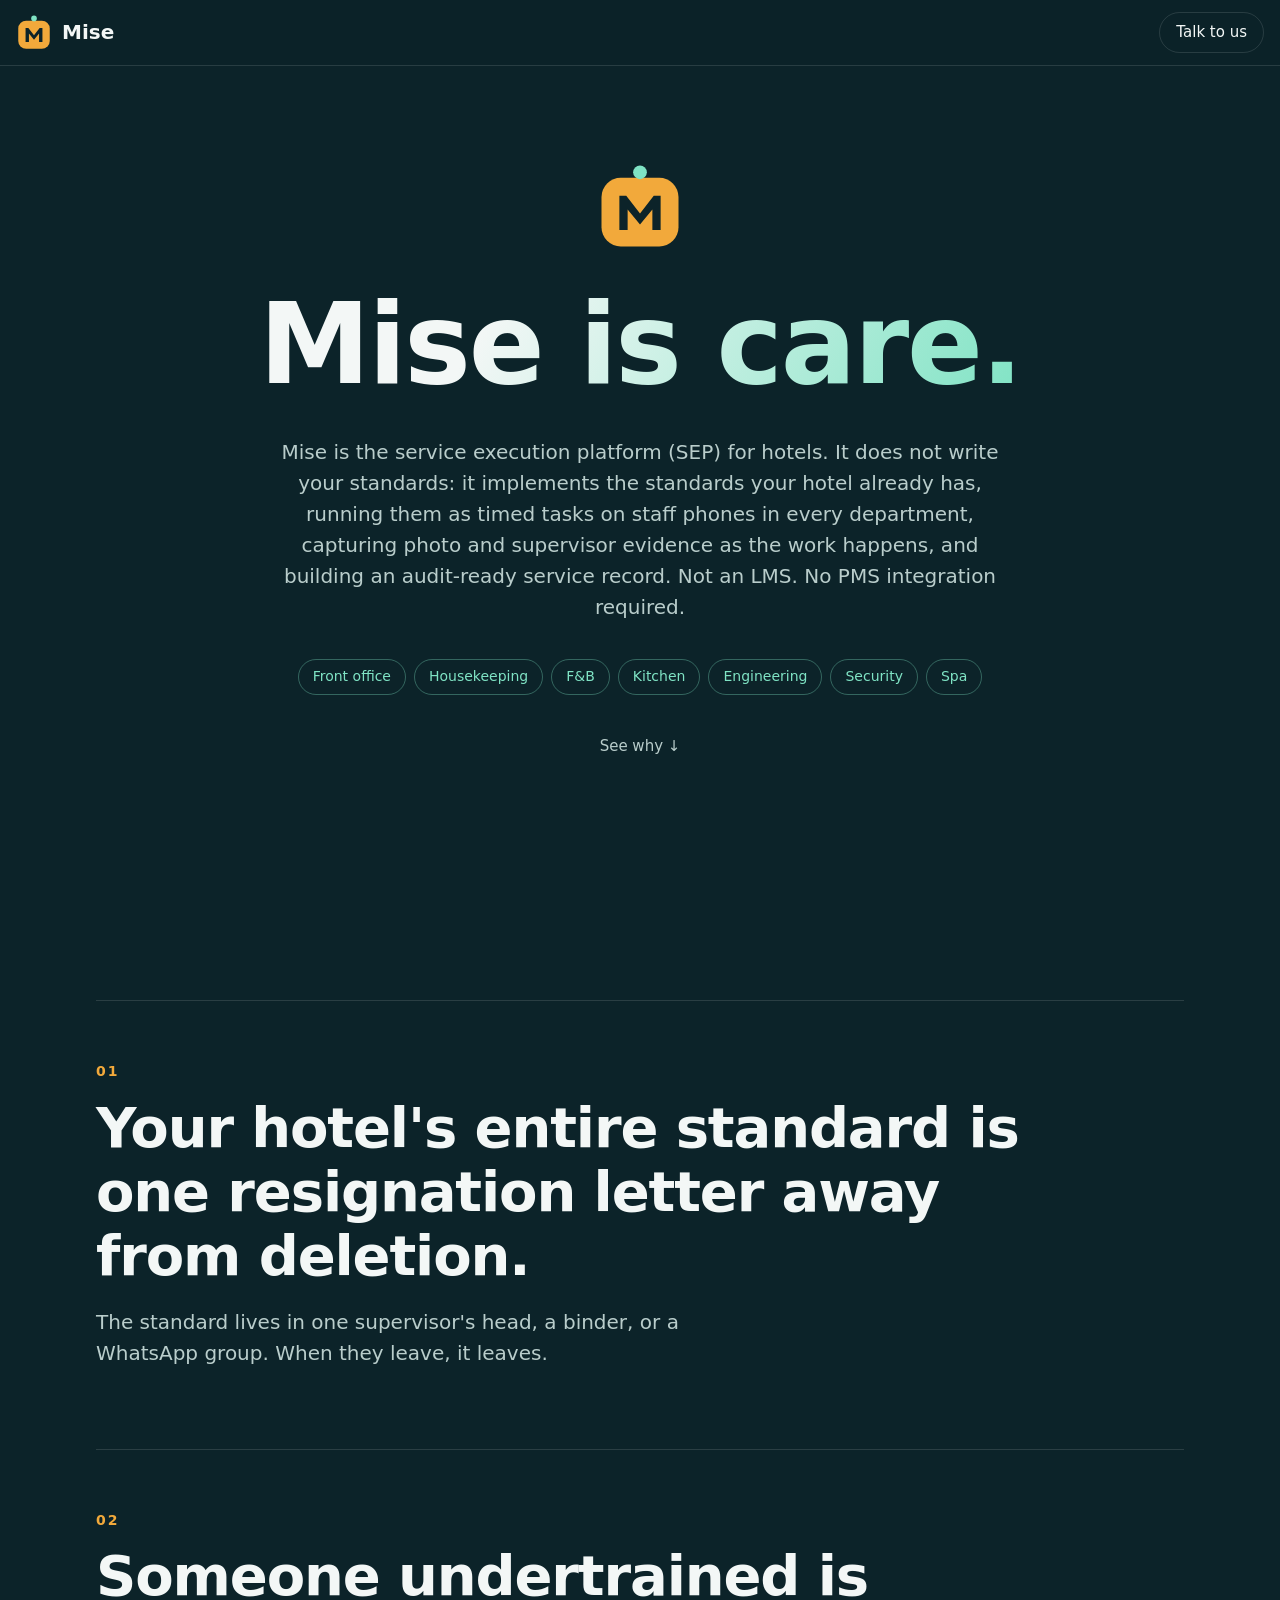
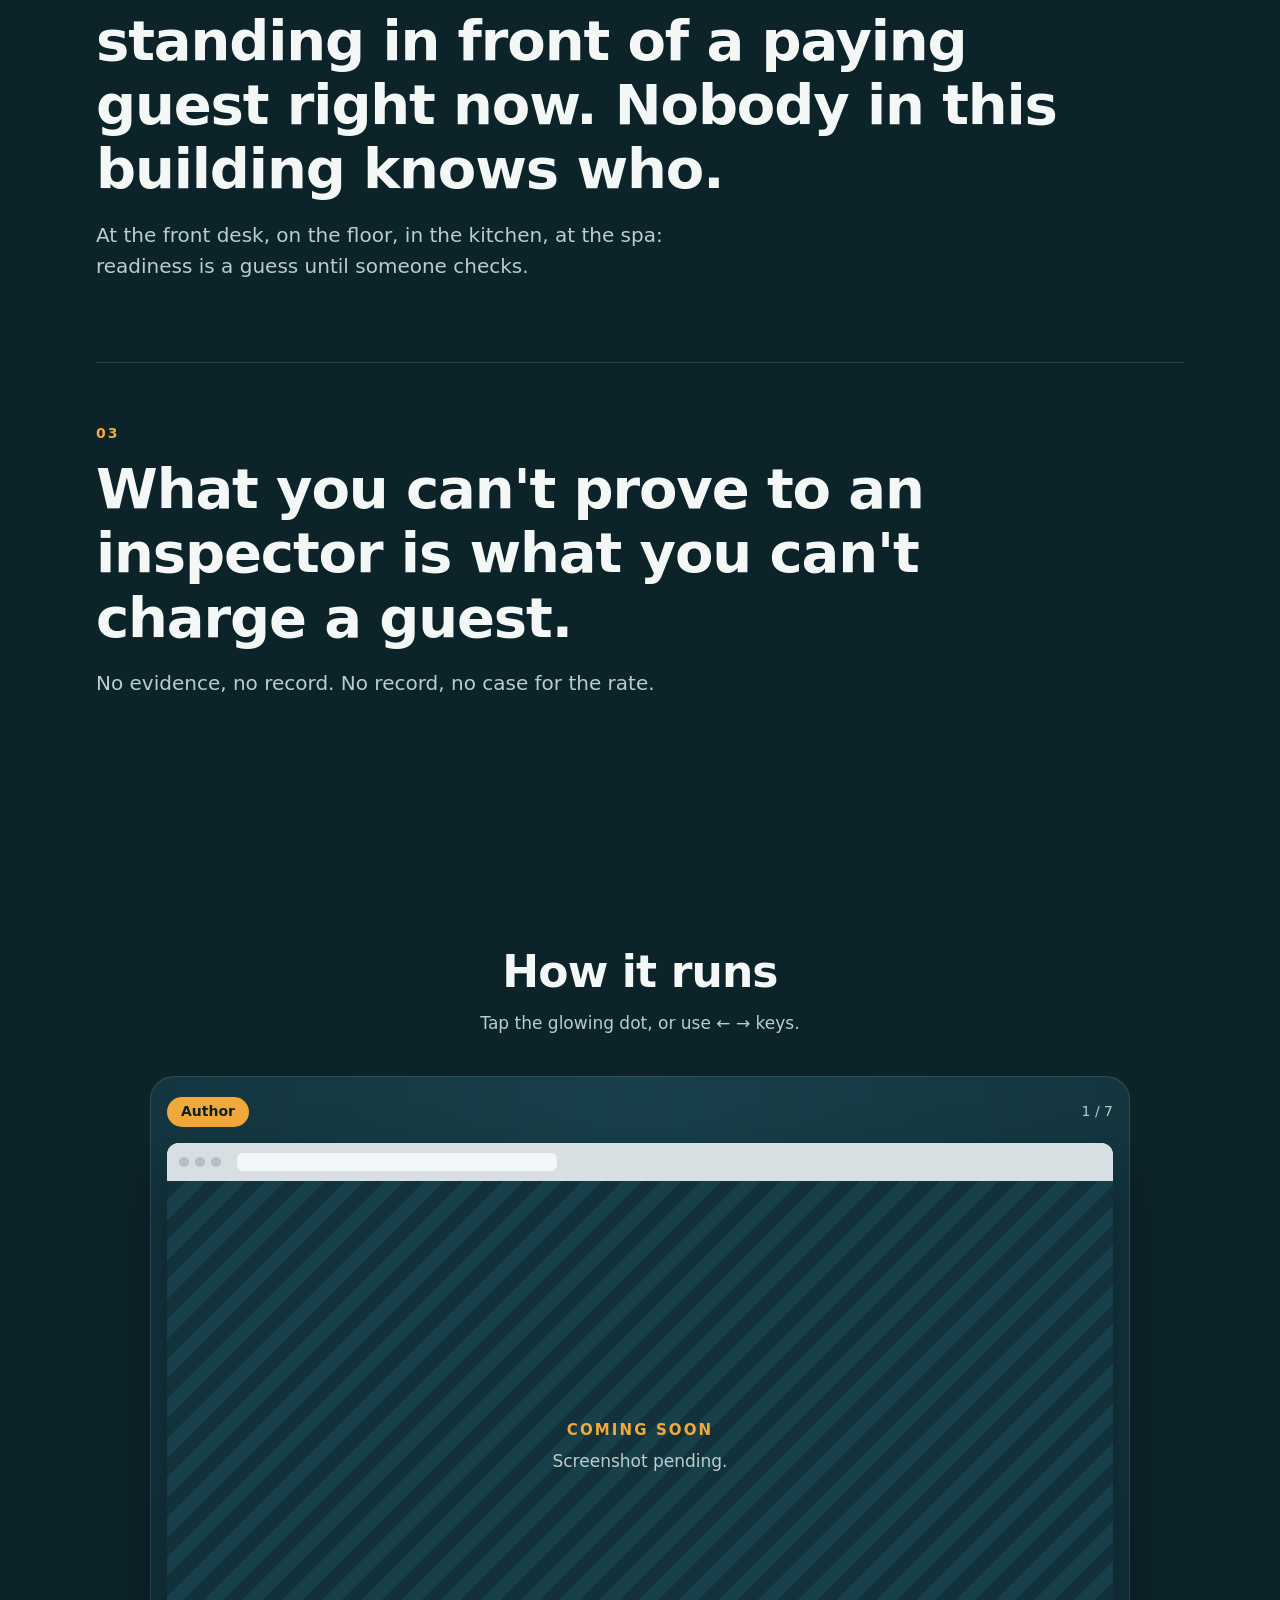
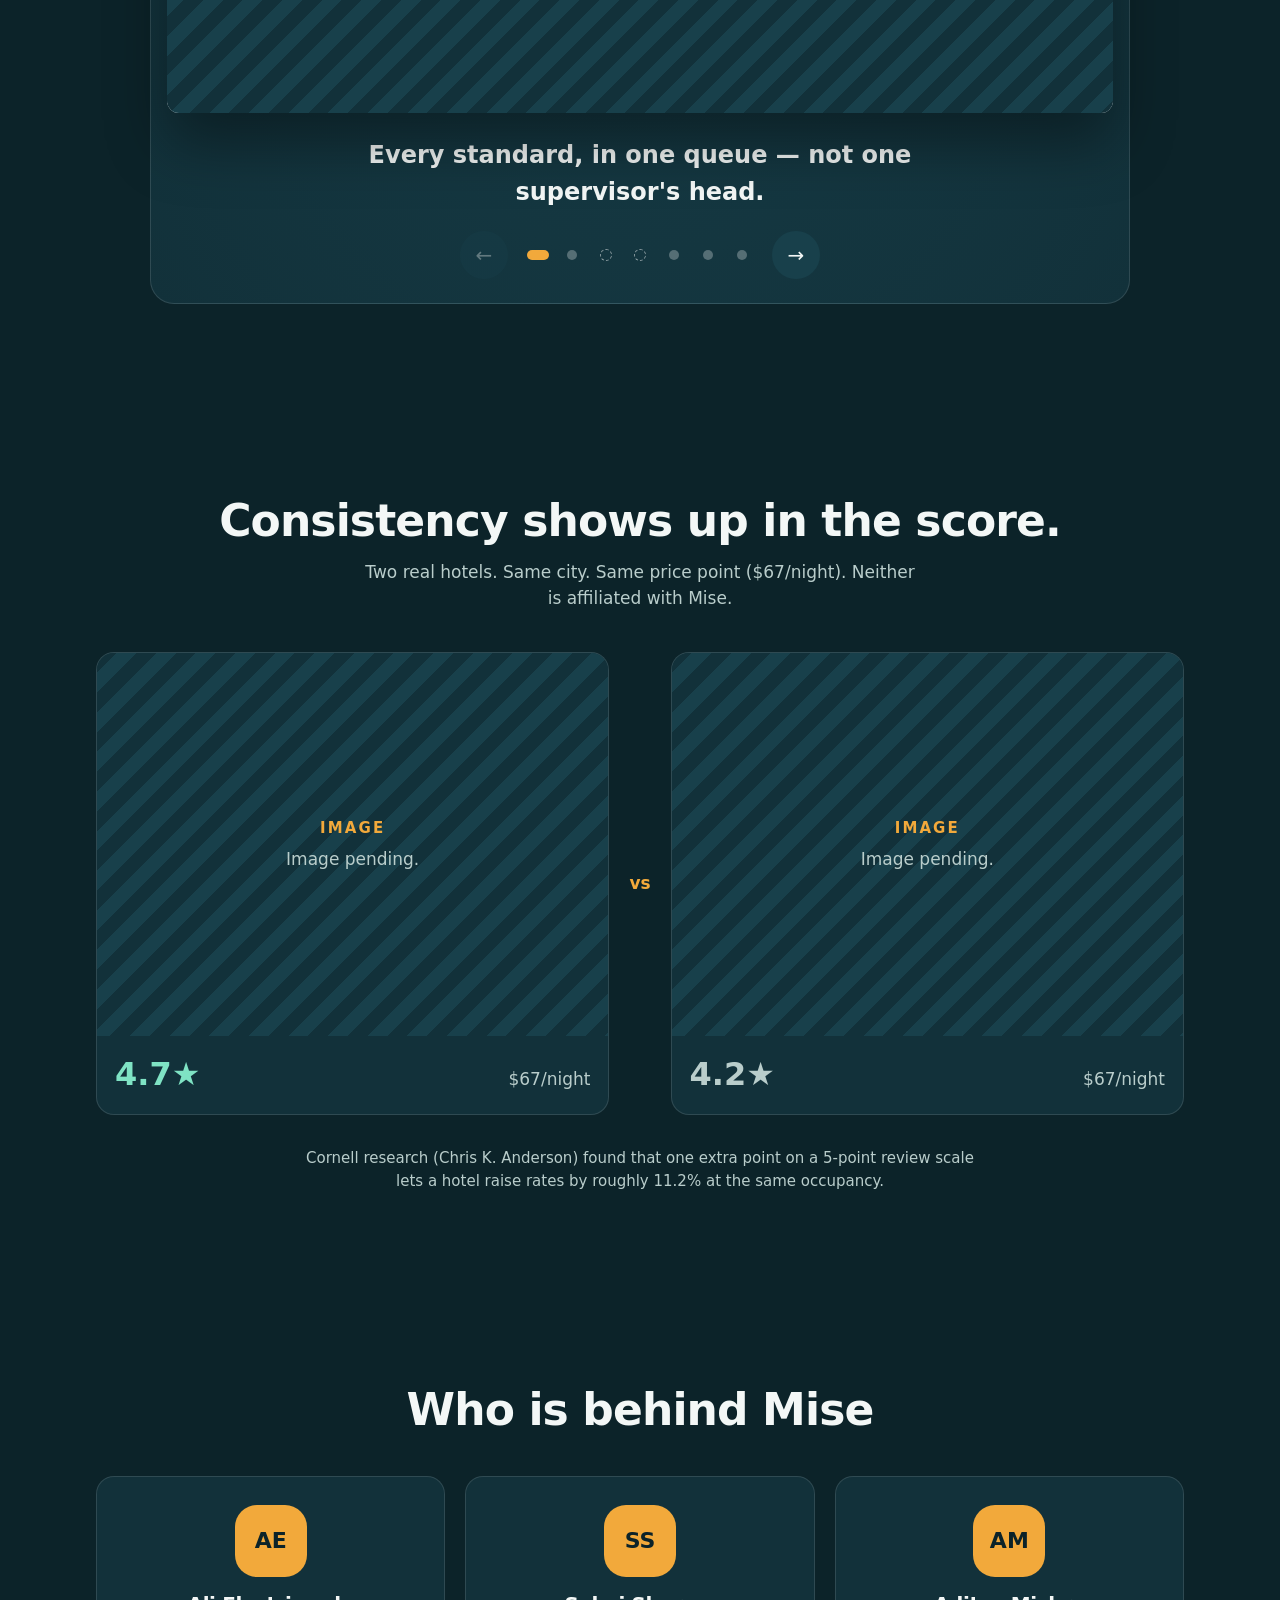
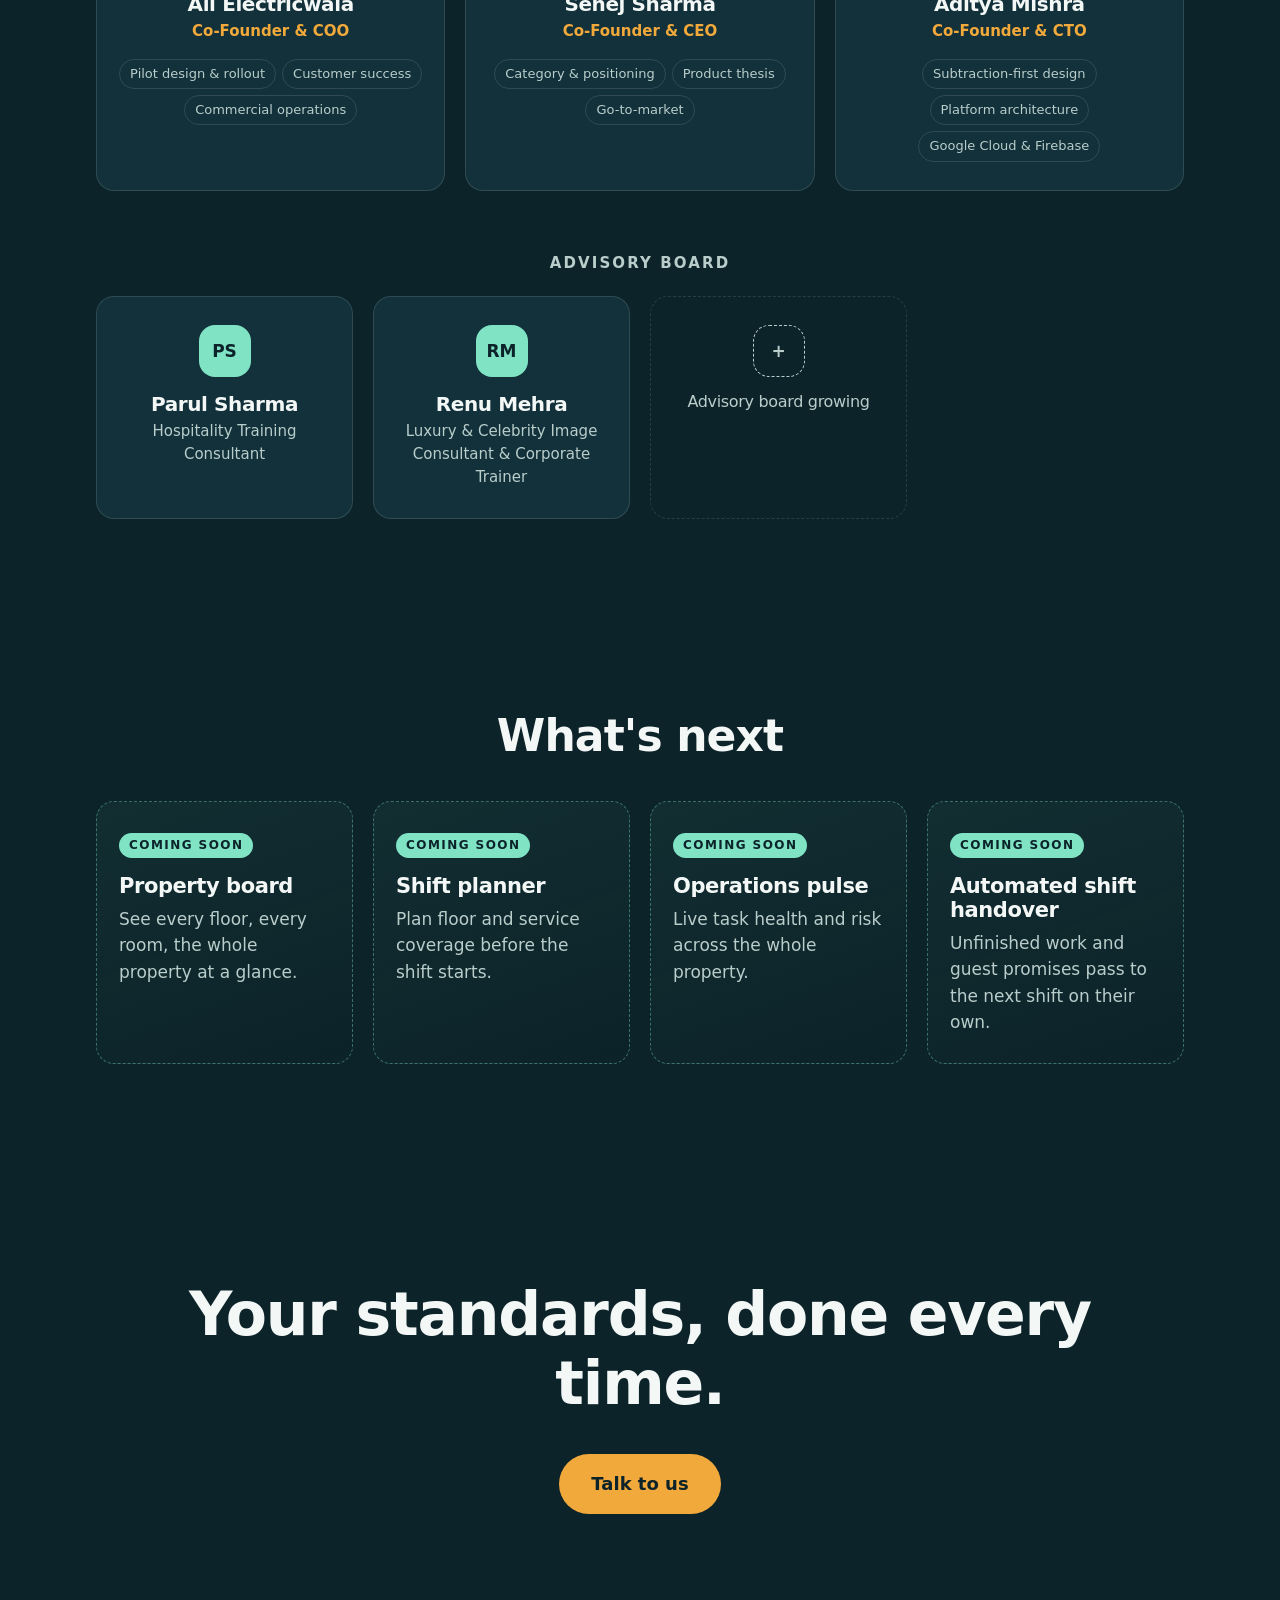
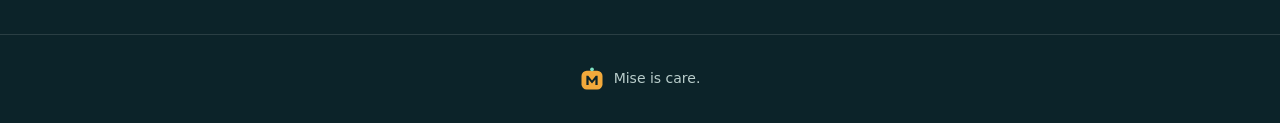
==== index.html @ 10af1b74 "Add Mise experiential single-page site Static HTML/CSS/JS: hero, problems, click-through screenshot " ====
<!doctype html>
<html lang="en">
<head>
<meta charset="utf-8">
<meta name="viewport" content="width=device-width, initial-scale=1">
<title>Mise is care.</title>
<meta name="description" content="Mise is the service execution platform (SEP) for hotels.">
<meta name="theme-color" content="#0C2329">
<link rel="icon" href="public/logo.svg" type="image/svg+xml">
<link rel="stylesheet" href="styles.css">
</head>
<body>
<a class="skip" href="#main">Skip to content</a>

<header class="top">
  <a href="#hero" class="brand" aria-label="Mise home">
    <img src="public/logo.svg" alt="" width="36" height="36"><span>Mise</span>
  </a>
  <a class="btn btn-ghost" href="#contact">Talk to us</a>
</header>

<main id="main">

  <!-- 1. Hero -->
  <section id="hero" class="hero">
    <img class="hero-logo" src="public/logo.svg" alt="" width="88" height="88">
    <h1>Mise is care.</h1>
    <p class="lede">Mise is the service execution platform (SEP) for hotels. It does not write your standards: it implements the standards your hotel already has, running them as timed tasks on staff phones in every department, capturing photo and supervisor evidence as the work happens, and building an audit-ready service record. Not an LMS. No PMS integration required.</p>
    <ul class="depts" aria-label="Departments">
      <li>Front office</li><li>Housekeeping</li><li>F&amp;B</li><li>Kitchen</li><li>Engineering</li><li>Security</li><li>Spa</li>
    </ul>
    <a class="scroll-cue" href="#problems">See why <span aria-hidden="true">↓</span></a>
  </section>

  <!-- 2. Problems -->
  <section id="problems" class="problems" aria-label="The problem">
    <article class="problem reveal">
      <span class="num">01</span>
      <h2>Your hotel's entire standard is one resignation letter away from deletion.</h2>
      <p>The standard lives in one supervisor's head, a binder, or a WhatsApp group. When they leave, it leaves.</p>
    </article>
    <article class="problem reveal">
      <span class="num">02</span>
      <h2>Someone undertrained is standing in front of a paying guest right now. Nobody in this building knows who.</h2>
      <p>At the front desk, on the floor, in the kitchen, at the spa: readiness is a guess until someone checks.</p>
    </article>
    <article class="problem reveal">
      <span class="num">03</span>
      <h2>What you can't prove to an inspector is what you can't charge a guest.</h2>
      <p>No evidence, no record. No record, no case for the rate.</p>
    </article>
  </section>

  <!-- 3. Journey -->
  <section id="journey" class="journey" aria-labelledby="journey-title">
    <h2 id="journey-title" class="section-title">How it runs</h2>
    <p class="section-sub">Tap the glowing dot, or use ← → keys.</p>

    <div class="journey-stage" id="journeyStage" tabindex="0" role="region" aria-roledescription="carousel" aria-label="Product journey">
      <div class="journey-meta">
        <span class="role" id="jRole"></span>
        <span class="count" id="jCount" aria-live="polite"></span>
      </div>
      <div class="frame-wrap" id="frameWrap"></div>
      <p class="caption" id="jCaption"></p>
      <div class="journey-controls">
        <button class="btn btn-round" id="jPrev" aria-label="Previous screen">←</button>
        <div class="dots" id="jDots" role="tablist" aria-label="Choose screen"></div>
        <button class="btn btn-round" id="jNext" aria-label="Next screen">→</button>
      </div>
    </div>
  </section>

  <!-- 4. Proof -->
  <section id="proof" class="proof" aria-labelledby="proof-title">
    <h2 id="proof-title" class="section-title">Consistency shows up in the score.</h2>
    <p class="section-sub">Two real hotels. Same city. Same price point ($67/night). Neither is affiliated with Mise.</p>
    <div class="compare reveal">
      <figure class="compare-card">
        <div class="img-slot" data-src="public/screens/proofvisual_royal_orchid_tripadvisor.jpg" data-alt="Tripadvisor listing showing a 4.7 star rating"></div>
        <figcaption><span class="score">4.7★</span><span>$67/night</span></figcaption>
      </figure>
      <div class="vs" aria-hidden="true">vs</div>
      <figure class="compare-card">
        <div class="img-slot" data-src="public/screens/proofvisual_diggi_palace_tripadvisor.jpg" data-alt="Tripadvisor listing showing a 4.2 star rating"></div>
        <figcaption><span class="score dim">4.2★</span><span>$67/night</span></figcaption>
      </figure>
    </div>
    <p class="proof-note">Cornell research (Chris K. Anderson) found that one extra point on a 5-point review scale lets a hotel raise rates by roughly 11.2% at the same occupancy.</p>
  </section>

  <!-- 5. People -->
  <section id="people" class="people" aria-labelledby="people-title">
    <h2 id="people-title" class="section-title">Who is behind Mise</h2>
    <div class="cards founders">
      <article class="person reveal">
        <div class="avatar" aria-hidden="true">AE</div>
        <h3>Ali Electricwala</h3><p class="title">Co-Founder &amp; COO</p>
        <ul class="tags"><li>Pilot design &amp; rollout</li><li>Customer success</li><li>Commercial operations</li></ul>
      </article>
      <article class="person reveal">
        <div class="avatar" aria-hidden="true">SS</div>
        <h3>Sehej Sharma</h3><p class="title">Co-Founder &amp; CEO</p>
        <ul class="tags"><li>Category &amp; positioning</li><li>Product thesis</li><li>Go-to-market</li></ul>
      </article>
      <article class="person reveal">
        <div class="avatar" aria-hidden="true">AM</div>
        <h3>Aditya Mishra</h3><p class="title">Co-Founder &amp; CTO</p>
        <ul class="tags"><li>Subtraction-first design</li><li>Platform architecture</li><li>Google Cloud &amp; Firebase</li></ul>
      </article>
    </div>

    <h3 class="sub-title">Advisory board</h3>
    <div class="cards advisors">
      <article class="person small reveal">
        <div class="avatar" aria-hidden="true">PS</div>
        <h3>Parul Sharma</h3><p class="title">Hospitality Training Consultant</p>
      </article>
      <article class="person small reveal">
        <div class="avatar" aria-hidden="true">RM</div>
        <h3>Renu Mehra</h3><p class="title">Luxury &amp; Celebrity Image Consultant &amp; Corporate Trainer</p>
      </article>
      <!-- Add more advisors above this card. -->
      <article class="person small empty reveal">
        <div class="avatar" aria-hidden="true">+</div>
        <h3>Advisory board growing</h3>
      </article>
    </div>
  </section>

  <!-- 6. Coming soon -->
  <section id="soon" class="soon" aria-labelledby="soon-title">
    <h2 id="soon-title" class="section-title">What's next</h2>
    <div class="cards soon-grid">
      <article class="soon-card reveal"><span class="badge">Coming soon</span><h3>Property board</h3><p>See every floor, every room, the whole property at a glance.</p></article>
      <article class="soon-card reveal"><span class="badge">Coming soon</span><h3>Shift planner</h3><p>Plan floor and service coverage before the shift starts.</p></article>
      <article class="soon-card reveal"><span class="badge">Coming soon</span><h3>Operations pulse</h3><p>Live task health and risk across the whole property.</p></article>
      <article class="soon-card reveal"><span class="badge">Coming soon</span><h3>Automated shift handover</h3><p>Unfinished work and guest promises pass to the next shift on their own.</p></article>
    </div>
  </section>

  <!-- 7. Close -->
  <section id="contact" class="close">
    <h2>Your standards, done every time.</h2>
    <a class="btn btn-primary" id="contactBtn" href="#">Talk to us</a>
  </section>
</main>

<footer class="foot">
  <img src="public/logo.svg" alt="" width="24" height="24"> Mise is care.
</footer>

<script src="journey-data.js"></script>
<script src="app.js"></script>
</body>
</html>
---- styles.css ----
:root {
  --bg: #0C2329;
  --bg-2: #12313A;
  --bg-3: #18404B;
  --ink: #F3F7F6;
  --ink-2: #B9CDCB;
  --amber: #F2A93B;
  --mint: #7FE3C4;
  --line: rgba(255,255,255,.12);
  --radius: 18px;
  --ease: cubic-bezier(.2,.7,.2,1);
}
* { box-sizing: border-box; }
html { scroll-behavior: smooth; }
body {
  margin: 0; background: var(--bg); color: var(--ink);
  font: 17px/1.55 system-ui, -apple-system, "Segoe UI", Roboto, sans-serif;
  -webkit-font-smoothing: antialiased; overflow-x: hidden;
}
img { max-width: 100%; display: block; }
h1, h2, h3 { line-height: 1.15; margin: 0; letter-spacing: -.02em; }
a { color: var(--mint); }
:focus-visible { outline: 3px solid var(--mint); outline-offset: 3px; border-radius: 8px; }
.skip { position: absolute; left: -999px; top: 8px; background: var(--amber); color: var(--bg); padding: 8px 14px; border-radius: 8px; z-index: 99; }
.skip:focus { left: 16px; }

section { padding: 96px 16px; max-width: 1120px; margin: 0 auto; }
.section-title { font-size: clamp(28px, 5vw, 44px); text-align: center; }
.section-sub { color: var(--ink-2); text-align: center; margin: 12px auto 40px; max-width: 560px; }
.sub-title { text-align: center; color: var(--ink-2); font-size: 15px; text-transform: uppercase; letter-spacing: .14em; margin: 64px 0 24px; }

/* Header */
.top { position: sticky; top: 0; z-index: 20; display: flex; justify-content: space-between; align-items: center;
  padding: 12px 16px; background: rgba(12,35,41,.82); backdrop-filter: blur(10px); border-bottom: 1px solid var(--line); }
.brand { display: flex; gap: 10px; align-items: center; color: var(--ink); text-decoration: none; font-weight: 700; font-size: 20px; }

/* Buttons */
.btn { font: inherit; cursor: pointer; border: 0; text-decoration: none; display: inline-flex; align-items: center; justify-content: center; transition: transform .2s var(--ease), background .2s; }
.btn:hover { transform: translateY(-1px); }
.btn-primary { background: var(--amber); color: var(--bg); font-weight: 700; padding: 16px 32px; border-radius: 999px; font-size: 18px; }
.btn-ghost { color: var(--ink); border: 1px solid var(--line); padding: 8px 16px; border-radius: 999px; font-size: 15px; }
.btn-round { width: 48px; height: 48px; border-radius: 50%; background: var(--bg-3); color: var(--ink); font-size: 20px; }
.btn-round:disabled { opacity: .35; cursor: default; transform: none; }

/* Hero */
.hero { min-height: calc(100vh - 62px); display: flex; flex-direction: column; justify-content: center; align-items: center; text-align: center; padding-top: 48px; }
.hero-logo { animation: float 6s ease-in-out infinite; margin-bottom: 28px; }
.hero h1 { font-size: clamp(48px, 11vw, 112px); background: linear-gradient(120deg, var(--ink) 30%, var(--mint)); -webkit-background-clip: text; background-clip: text; color: transparent; }
.lede { max-width: 720px; color: var(--ink-2); font-size: clamp(17px, 2.2vw, 20px); margin: 28px auto; }
.depts { list-style: none; padding: 0; margin: 8px 0 40px; display: flex; flex-wrap: wrap; gap: 8px; justify-content: center; }
.depts li { border: 1px solid rgba(127,227,196,.35); color: var(--mint); padding: 6px 14px; border-radius: 999px; font-size: 14px; }
.scroll-cue { color: var(--ink-2); text-decoration: none; font-size: 15px; }
.scroll-cue span { display: inline-block; animation: bob 2s infinite; }
@keyframes float { 50% { transform: translateY(-8px); } }
@keyframes bob { 50% { transform: translateY(5px); } }

/* Problems */
.problems { display: grid; gap: 24px; }
.problem { padding: 56px 0; border-top: 1px solid var(--line); }
.problem .num { color: var(--amber); font-weight: 700; font-size: 14px; letter-spacing: .14em; }
.problem h2 { font-size: clamp(28px, 5.4vw, 56px); margin: 12px 0 18px; max-width: 980px; }
.problem p { color: var(--ink-2); font-size: clamp(17px, 2vw, 20px); max-width: 640px; margin: 0; }

/* Journey */
.journey-stage { max-width: 980px; margin: 0 auto; border-radius: 24px; padding: 20px 16px 24px; background: radial-gradient(ellipse at top, var(--bg-3), var(--bg-2)); border: 1px solid var(--line); }
.journey-meta { display: flex; justify-content: space-between; align-items: center; margin-bottom: 16px; }
.role { background: var(--mint); color: var(--bg); font-weight: 700; padding: 4px 14px; border-radius: 999px; font-size: 14px; }
.role[data-role="Author"] { background: var(--amber); }
.role[data-role="Manager"] { background: #CFE7FF; }
.count { color: var(--ink-2); font-size: 14px; }
.frame-wrap { position: relative; display: grid; place-items: center; min-height: 260px; }
.frame { width: 100%; transition: opacity .45s var(--ease), transform .45s var(--ease); }
.frame.enter-right { opacity: 0; transform: translateX(40px) scale(.98); }
.frame.enter-left { opacity: 0; transform: translateX(-40px) scale(.98); }
.frame.leave { position: absolute; inset: 0; margin: auto; opacity: 0; transform: scale(.96); pointer-events: none; }

.browser { background: #E9EEF0; border-radius: 12px; overflow: hidden; box-shadow: 0 30px 60px rgba(0,0,0,.4); }
.browser-bar { display: flex; gap: 6px; align-items: center; padding: 10px 12px; background: #D7DFE2; }
.browser-bar i { width: 10px; height: 10px; border-radius: 50%; background: #B4C0C4; }
.browser-bar b { flex: 1; height: 18px; margin-left: 10px; border-radius: 6px; background: #F4F7F8; max-width: 320px; }
.phone { width: min(300px, 78vw); margin: 0 auto; padding: 12px; border-radius: 40px; background: #050F12; box-shadow: 0 30px 60px rgba(0,0,0,.45), inset 0 0 0 2px #24414A; }
.phone .screen { border-radius: 30px; overflow: hidden; position: relative; aspect-ratio: 9 / 19.5; background: var(--bg-2); }
.phone .notch { position: absolute; top: 8px; left: 50%; transform: translateX(-50%); width: 34%; height: 20px; border-radius: 12px; background: #050F12; z-index: 2; }
.shot { position: relative; }
.shot img { width: 100%; height: auto; }
.phone .shot, .phone .shot img { height: 100%; object-fit: cover; }

.placeholder { display: grid; place-items: center; text-align: center; padding: 32px 20px; color: var(--ink-2); background: repeating-linear-gradient(135deg, var(--bg-2) 0 14px, var(--bg-3) 14px 28px); min-height: 240px; height: 100%; }
.placeholder strong { display: block; color: var(--amber); font-size: 15px; letter-spacing: .14em; text-transform: uppercase; margin-bottom: 6px; }
.browser .placeholder { aspect-ratio: 16 / 9; min-height: 0; }

.hotspot { position: absolute; width: 44px; height: 44px; margin: -22px 0 0 -22px; border-radius: 50%; border: 0; cursor: pointer;
  background: var(--amber); box-shadow: 0 0 0 4px rgba(12,35,41,.6); z-index: 3; }
.hotspot::before, .hotspot::after { content: ""; position: absolute; inset: 0; border-radius: 50%; border: 2px solid var(--amber); animation: pulse 1.8s ease-out infinite; }
.hotspot::after { animation-delay: .9s; }
.hotspot:focus-visible { outline: 3px solid var(--mint); outline-offset: 4px; }
@keyframes pulse { from { transform: scale(1); opacity: .9; } to { transform: scale(2.4); opacity: 0; } }

.caption { text-align: center; font-size: clamp(18px, 2.6vw, 24px); font-weight: 600; margin: 24px auto 20px; max-width: 640px; min-height: 2.4em; }
.journey-controls { display: flex; align-items: center; justify-content: center; gap: 16px; }
.dots { display: flex; gap: 6px; }
.dot { width: 28px; height: 28px; border: 0; padding: 0; background: none; cursor: pointer; display: grid; place-items: center; }
.dot::before { content: ""; width: 10px; height: 10px; border-radius: 50%; background: rgba(255,255,255,.28); transition: all .3s var(--ease); }
.dot[aria-selected="true"]::before { background: var(--amber); width: 22px; border-radius: 6px; }
.dot.pending::before { background: transparent; border: 1.5px dashed rgba(255,255,255,.5); }

/* Proof */
.compare { display: grid; grid-template-columns: 1fr auto 1fr; gap: 20px; align-items: center; }
.compare-card { margin: 0; background: var(--bg-2); border: 1px solid var(--line); border-radius: var(--radius); overflow: hidden; }
.compare-card .img-slot { aspect-ratio: 4 / 3; background: var(--bg-3); }
.compare-card .img-slot img { width: 100%; height: 100%; object-fit: cover; object-position: top; }
.compare-card figcaption { display: flex; justify-content: space-between; align-items: baseline; padding: 14px 18px; color: var(--ink-2); }
.score { font-size: 32px; font-weight: 800; color: var(--mint); }
.score.dim { color: var(--ink-2); }
.vs { color: var(--amber); font-weight: 700; }
.proof-note { text-align: center; max-width: 680px; margin: 32px auto 0; color: var(--ink-2); font-size: 15px; }

/* People & cards */
.cards { display: grid; gap: 20px; }
.founders { grid-template-columns: repeat(3, 1fr); margin-top: 40px; }
.advisors { grid-template-columns: repeat(auto-fill, minmax(220px, 1fr)); }
.person { background: var(--bg-2); border: 1px solid var(--line); border-radius: var(--radius); padding: 28px 22px; text-align: center; }
.avatar { width: 72px; height: 72px; margin: 0 auto 16px; border-radius: 22px; display: grid; place-items: center; background: var(--amber); color: var(--bg); font-weight: 800; font-size: 22px; }
.person.small .avatar { width: 52px; height: 52px; font-size: 17px; border-radius: 16px; background: var(--mint); }
.person h3 { font-size: 20px; }
.person .title { color: var(--amber); margin: 4px 0 0; font-weight: 600; font-size: 15px; }
.person.small .title { color: var(--ink-2); font-weight: 400; }
.tags { list-style: none; padding: 0; margin: 16px 0 0; display: flex; flex-wrap: wrap; gap: 6px; justify-content: center; }
.tags li { font-size: 13px; color: var(--ink-2); border: 1px solid var(--line); border-radius: 999px; padding: 4px 10px; }
.person.empty { border-style: dashed; background: transparent; color: var(--ink-2); }
.person.empty .avatar { background: transparent; border: 1.5px dashed var(--ink-2); color: var(--ink-2); }
.person.empty h3 { font-size: 16px; font-weight: 500; }

/* Soon */
.soon-grid { grid-template-columns: repeat(auto-fit, minmax(230px, 1fr)); margin-top: 40px; }
.soon-card { position: relative; padding: 28px 22px; border-radius: var(--radius); border: 1px dashed rgba(127,227,196,.4); background: linear-gradient(160deg, rgba(127,227,196,.06), transparent); }
.badge { display: inline-block; font-size: 12px; text-transform: uppercase; letter-spacing: .12em; color: var(--bg); background: var(--mint); padding: 3px 10px; border-radius: 999px; font-weight: 700; }
.soon-card h3 { margin: 16px 0 8px; font-size: 21px; }
.soon-card p { margin: 0; color: var(--ink-2); }

/* Close */
.close { text-align: center; padding: 120px 16px; }
.close h2 { font-size: clamp(32px, 6vw, 60px); margin-bottom: 36px; }
.foot { display: flex; gap: 10px; align-items: center; justify-content: center; padding: 32px 16px; color: var(--ink-2); border-top: 1px solid var(--line); font-size: 14px; }

/* Reveal */
.reveal { opacity: 0; transform: translateY(24px); transition: opacity .8s var(--ease), transform .8s var(--ease); }
.reveal.in { opacity: 1; transform: none; }

@media (max-width: 760px) {
  section { padding: 72px 16px; }
  .founders { grid-template-columns: 1fr; }
  .compare { grid-template-columns: 1fr; }
  .vs { text-align: center; }
  .hotspot { width: 34px; height: 34px; margin: -17px 0 0 -17px; }
  .browser-bar { padding: 7px 9px; }
}
@media (prefers-reduced-motion: reduce) {
  *, *::before, *::after { animation: none !important; transition: none !important; scroll-behavior: auto !important; }
  .reveal { opacity: 1; transform: none; }
}
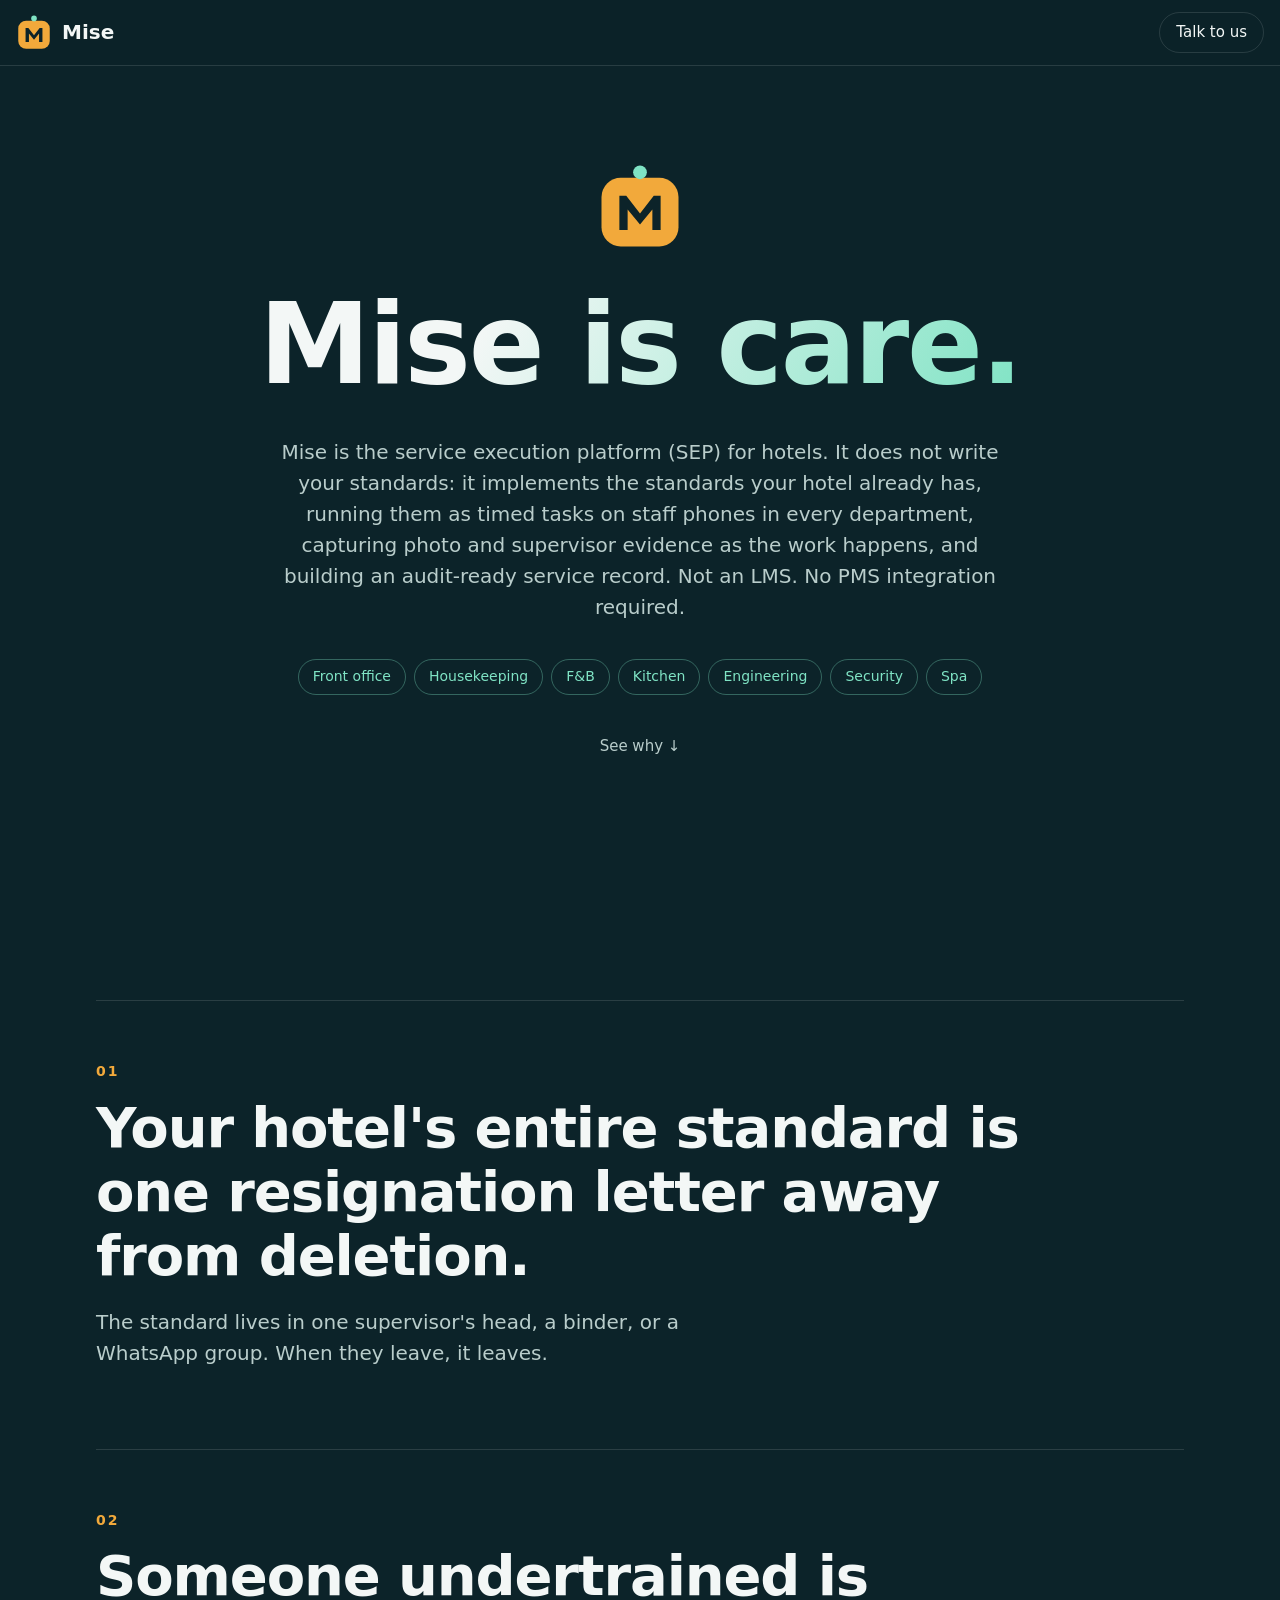
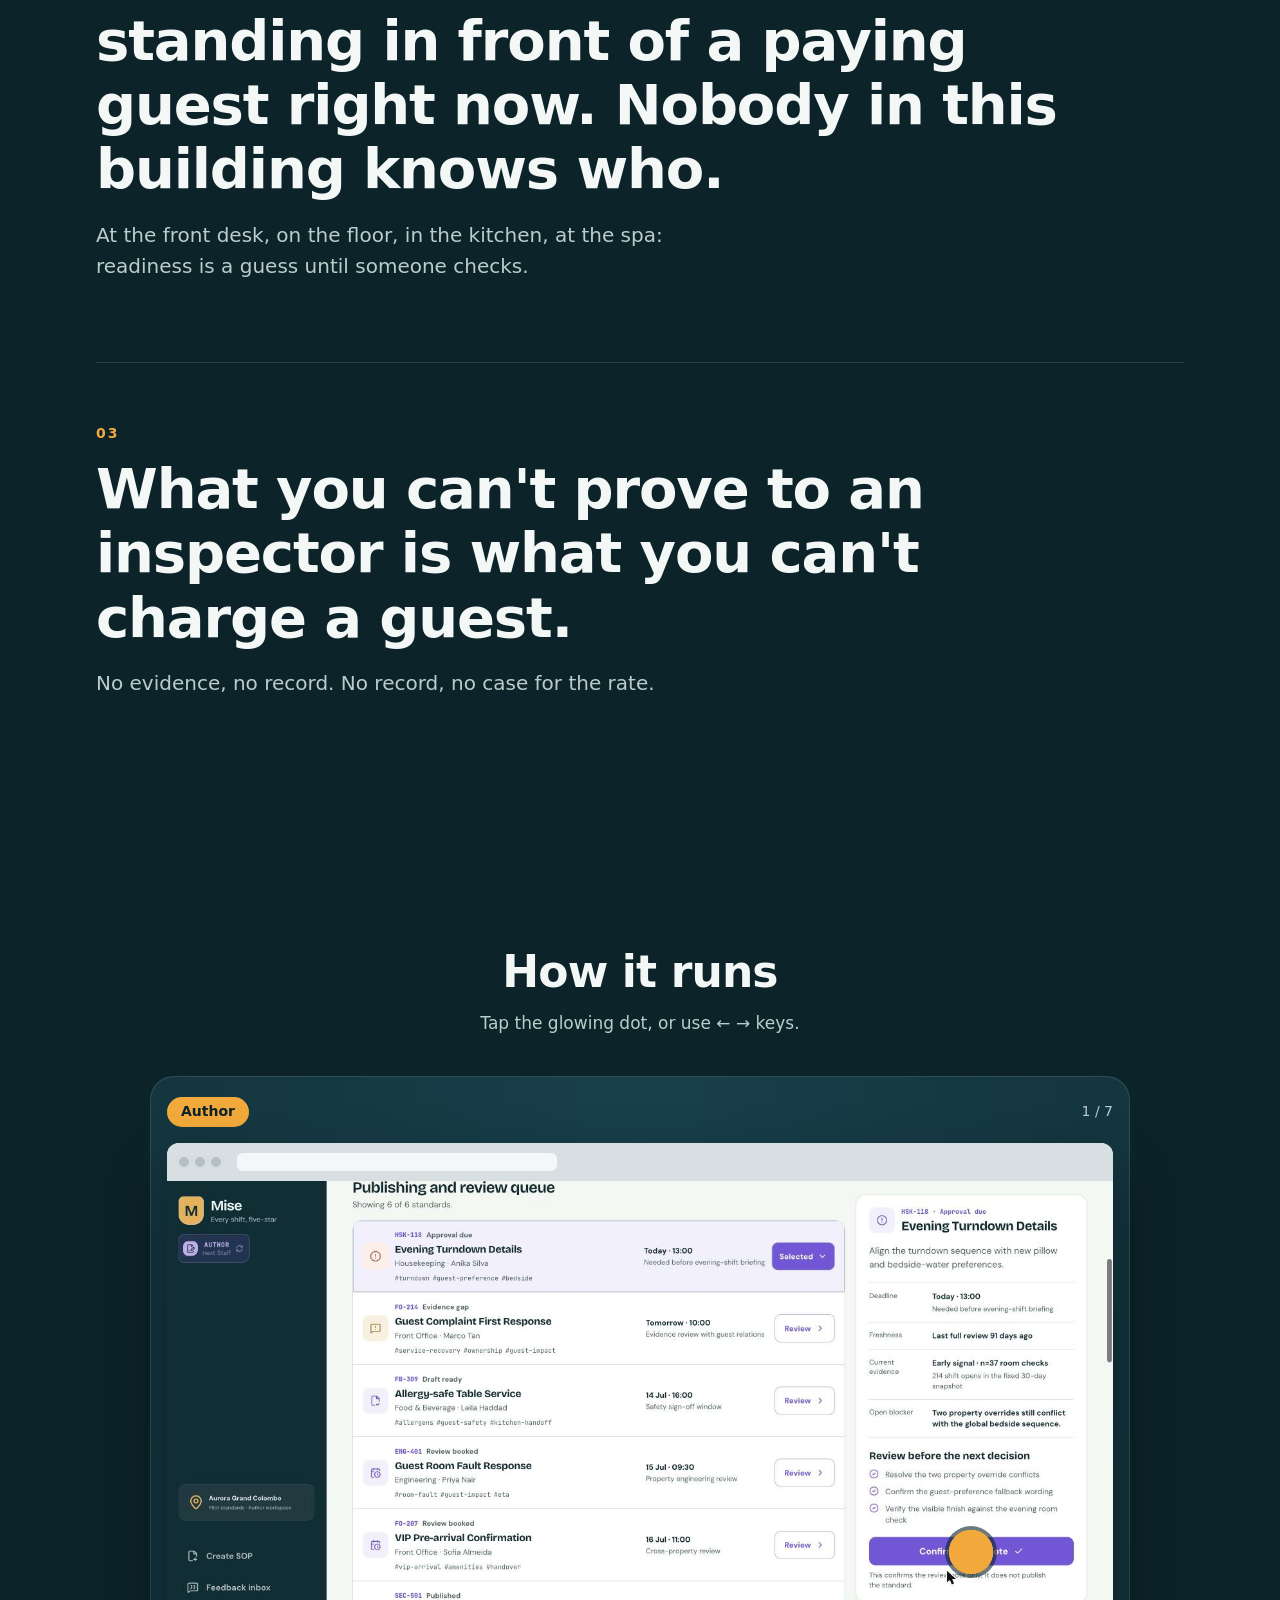
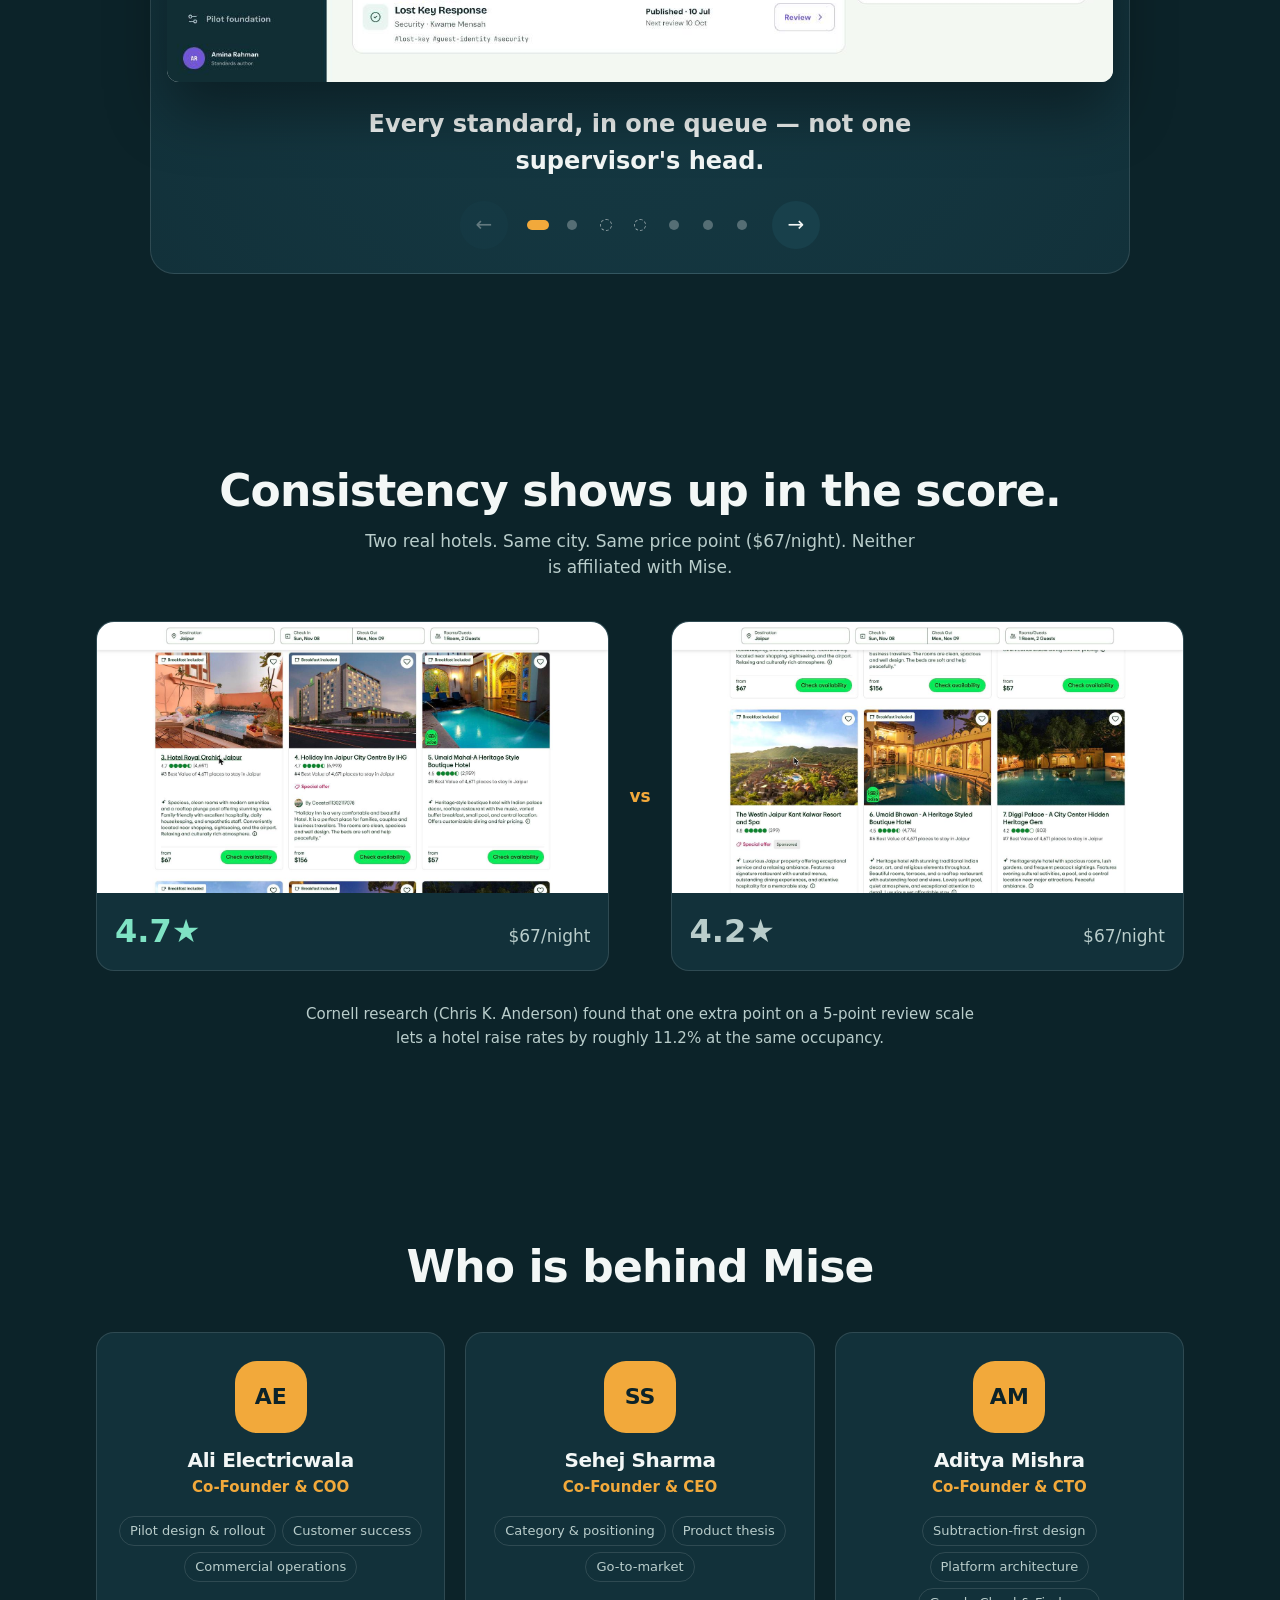
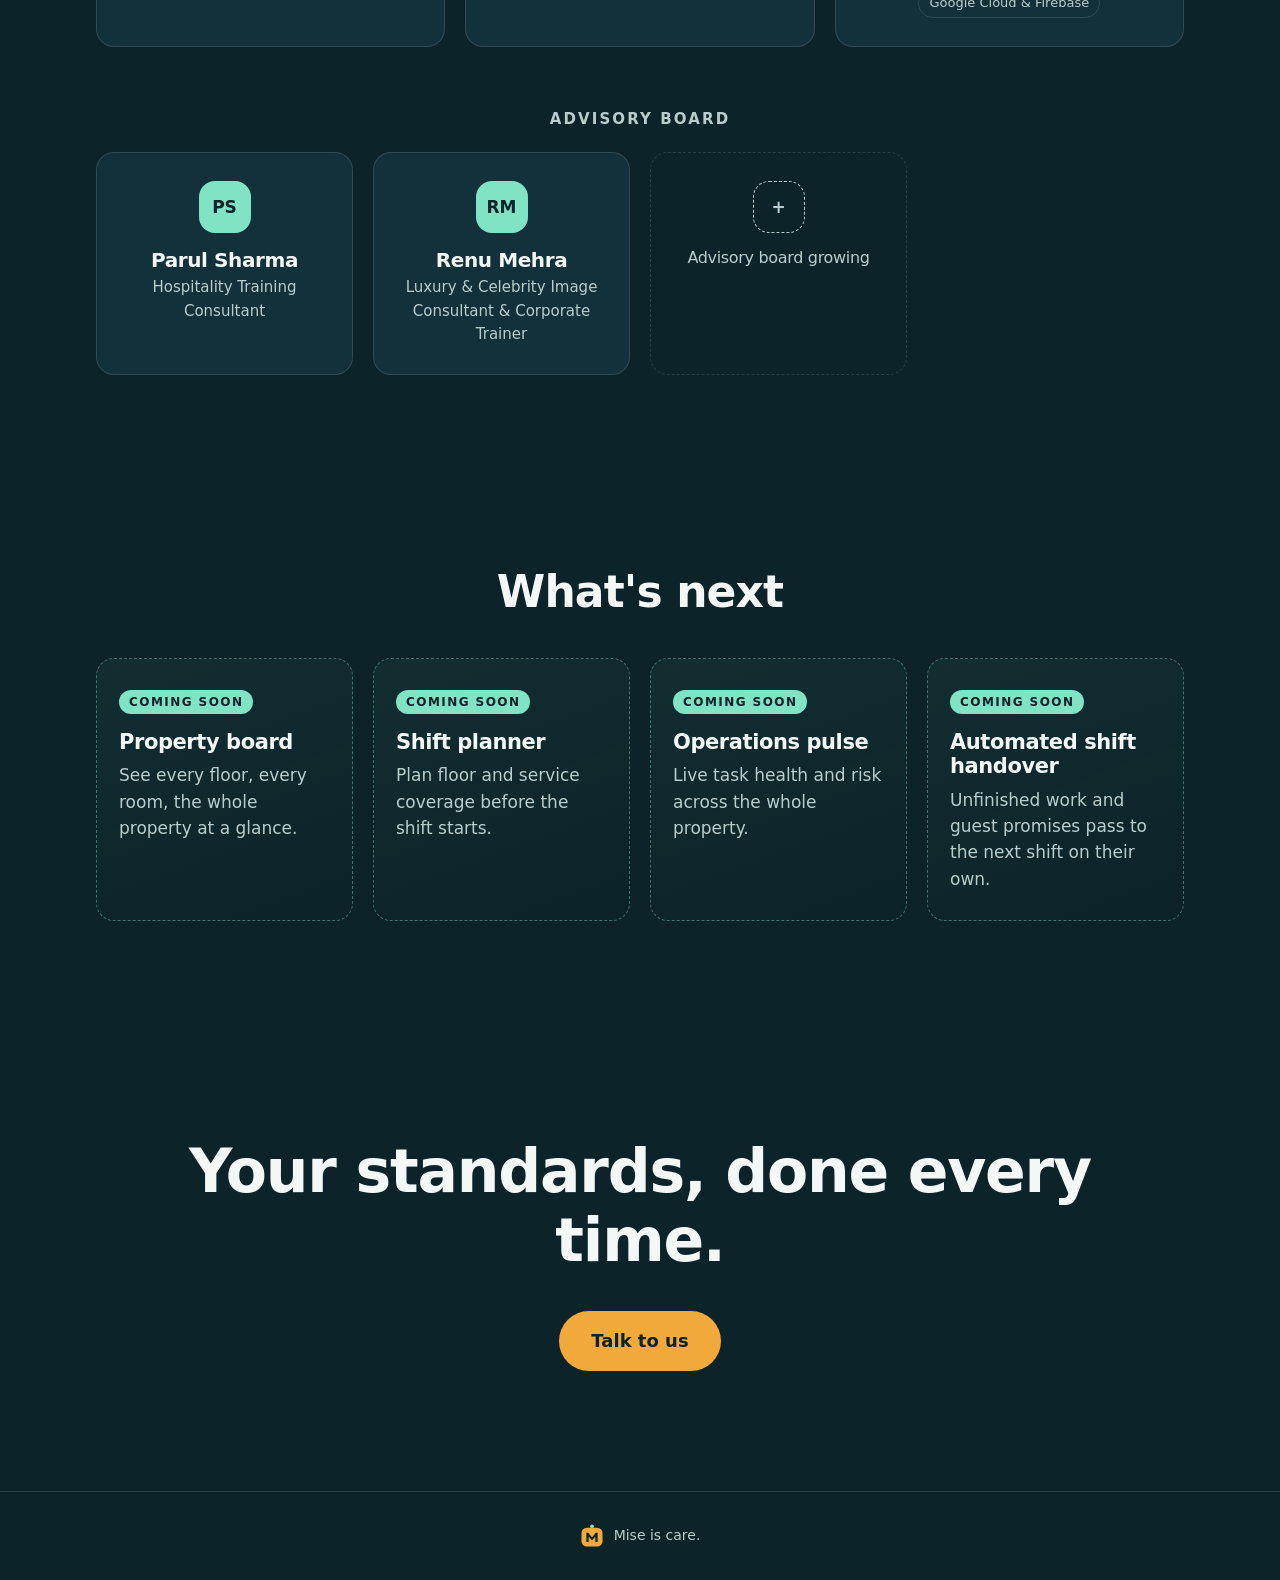
==== commit ea620086: "Add screenshots from Drive, wire contact to hello@misehotel.com Co-Authored-By: Claude Opus 5.5 <nor" ====
--- a/index.html
+++ b/index.html
@@ -16,7 +16,7 @@
   <a href="#hero" class="brand" aria-label="Mise home">
     <img src="public/logo.svg" alt="" width="36" height="36"><span>Mise</span>
   </a>
-  <a class="btn btn-ghost" href="#contact">Talk to us</a>
+  <a class="btn btn-ghost" href="mailto:hello@misehotel.com">Talk to us</a>
 </header>
 
 <main id="main">
@@ -142,7 +142,7 @@
   <!-- 7. Close -->
   <section id="contact" class="close">
     <h2>Your standards, done every time.</h2>
-    <a class="btn btn-primary" id="contactBtn" href="#">Talk to us</a>
+    <a class="btn btn-primary" id="contactBtn" href="mailto:hello@misehotel.com">Talk to us</a>
   </section>
 </main>
 
--- a/styles.css
+++ b/styles.css
@@ -107,8 +107,8 @@
 /* Proof */
 .compare { display: grid; grid-template-columns: 1fr auto 1fr; gap: 20px; align-items: center; }
 .compare-card { margin: 0; background: var(--bg-2); border: 1px solid var(--line); border-radius: var(--radius); overflow: hidden; }
-.compare-card .img-slot { aspect-ratio: 4 / 3; background: var(--bg-3); }
-.compare-card .img-slot img { width: 100%; height: 100%; object-fit: cover; object-position: top; }
+.compare-card .img-slot { aspect-ratio: 1470 / 779; background: var(--bg-3); }
+.compare-card .img-slot img { width: 100%; height: 100%; object-fit: contain; }
 .compare-card figcaption { display: flex; justify-content: space-between; align-items: baseline; padding: 14px 18px; color: var(--ink-2); }
 .score { font-size: 32px; font-weight: 800; color: var(--mint); }
 .score.dim { color: var(--ink-2); }
